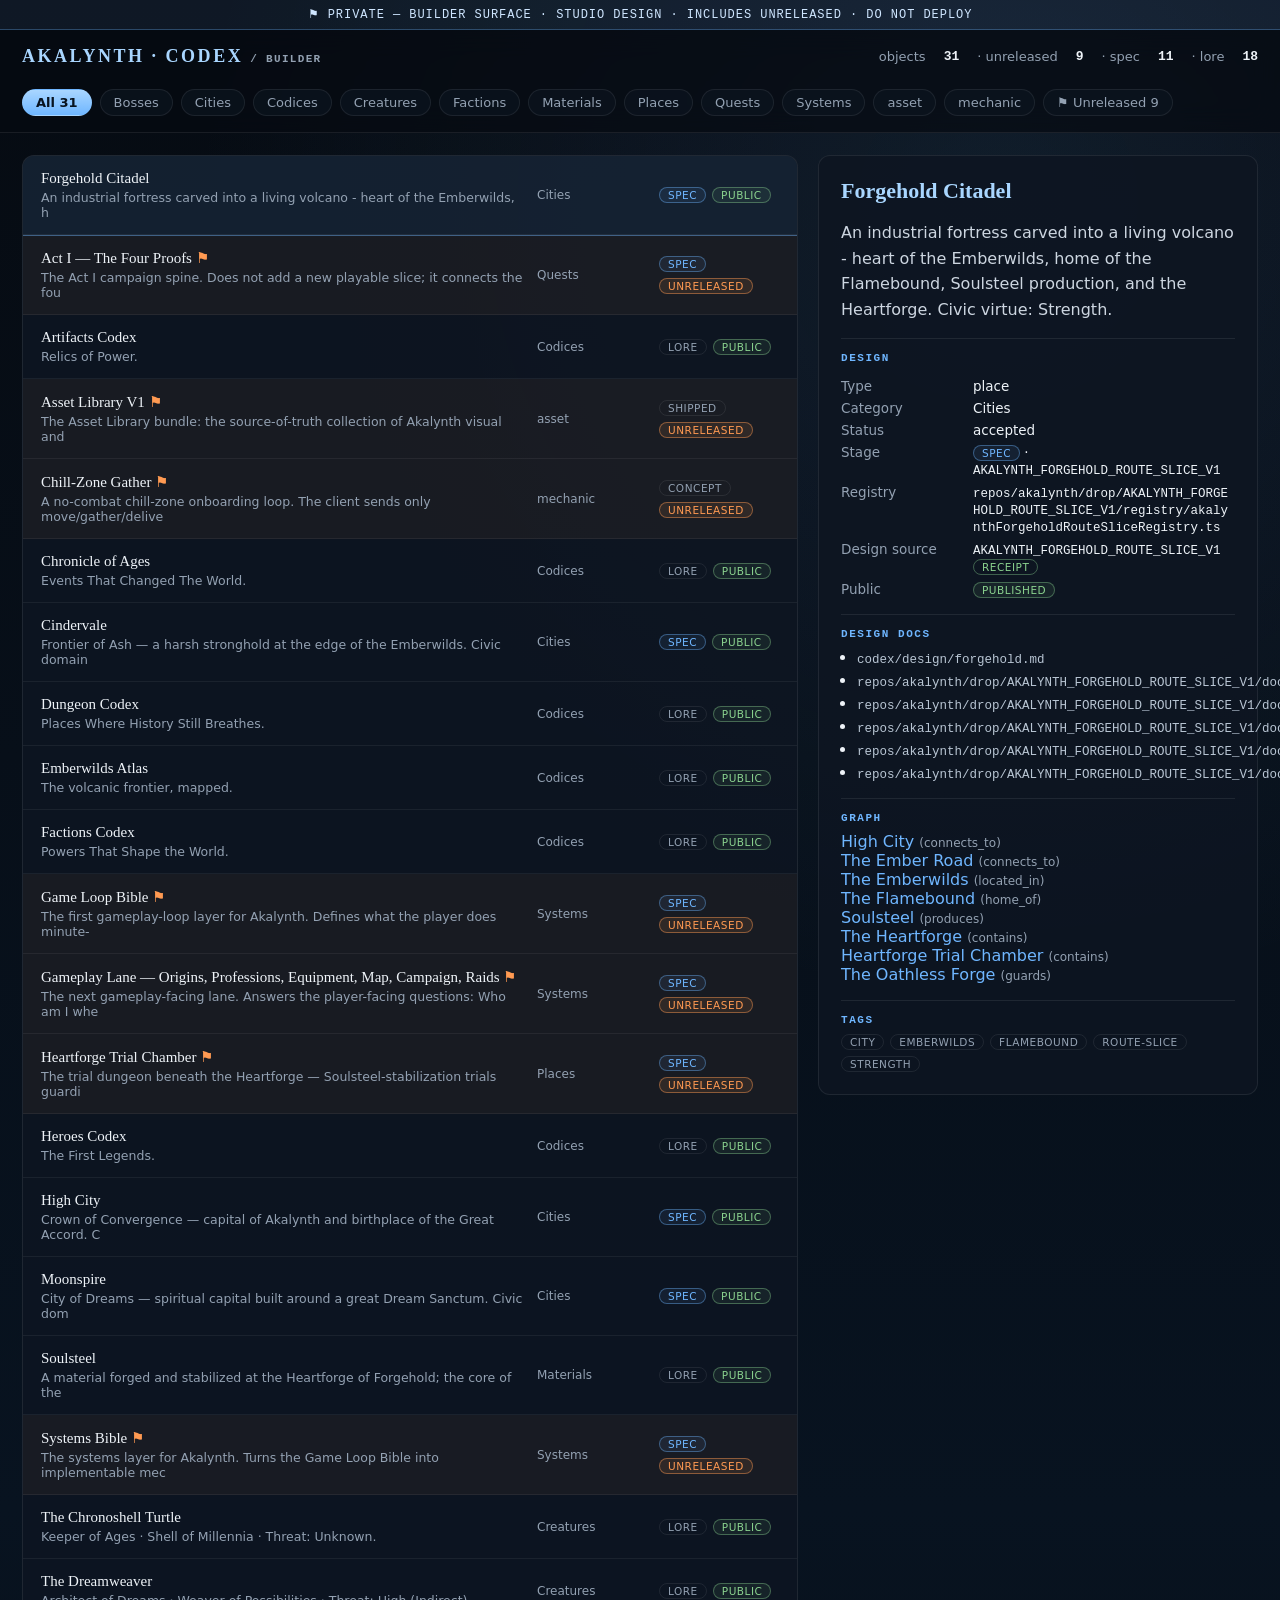
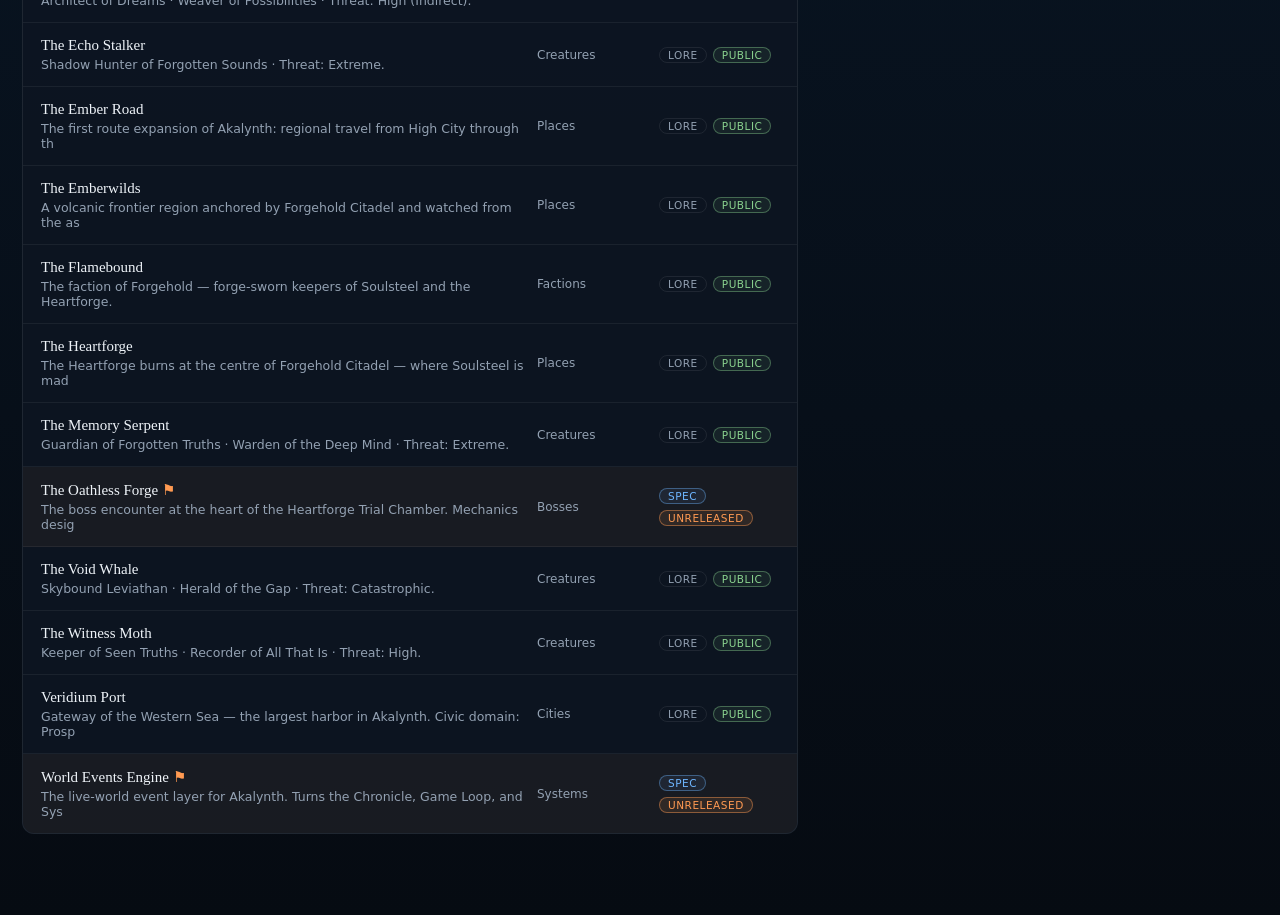
==== builder/index.html @ 144e0b03 "feat: seed akalynth-codex world graph v1 (from akalynth-ops/codex custody)" ====
<!doctype html>
<html lang="en">
  <head>
    <meta charset="utf-8" />
    <meta name="viewport" content="width=device-width, initial-scale=1" />
    <title>Akalynth Codex — Builder (PRIVATE)</title>
    <meta name="robots" content="noindex, nofollow" />
    <link rel="stylesheet" href="builder.css" />
  </head>
  <body>
    <!--
      PRIVATE Builder surface (Layer 2 — studio design). Renders the design-layer
      view of the Codex world graph, INCLUDING unreleased (builder-only) content
      that is absent from the public Codex. builder-data.js holds design data only
      (no operator receipts/packets). NOT for the public site. Run locally.
    -->
    <div class="banner">⚑ Private — Builder Surface · studio design · includes unreleased · do not deploy</div>
    <header class="topbar">
      <div class="brand">AKALYNTH · CODEX <small>/ BUILDER</small></div>
      <div class="stat-strip" id="stats"></div>
      <div class="chips" id="chips"></div>
    </header>
    <main>
      <section class="list" id="list"></section>
      <aside class="detail" id="detail"></aside>
    </main>
    <script src="builder-data.js"></script>
    <script src="builder.js"></script>
  </body>
</html>
---- builder/builder.css ----
/* Akalynth Codex — PRIVATE Builder surface (Layer 2, studio design).
   Distinct blue "studio" identity. Includes unreleased content. Never deploy. */
:root {
  --bg: #060b12; --panel: rgba(14,22,34,.9); --line: rgba(255,255,255,.08);
  --gold: #e5b75c; --blue: #6fb6ff; --blue2: #a9d6ff; --text: #eef3f8; --muted: #93a1b2;
  --green: #8bd38f; --purple: #b79bff; --orange: #ff9a52; --red: #ff8a8a;
  --mono: ui-monospace, "SFMono-Regular", Menlo, Consolas, monospace;
}
* { box-sizing: border-box; }
body { margin: 0; min-height: 100vh; color: var(--text); font-family: Inter, system-ui, sans-serif;
  background: radial-gradient(circle at 78% 8%, rgba(111,182,255,.10), transparent 32%), linear-gradient(180deg,#060b12,#081320 60%,#060b12); }
h1,h2,h3,h4 { font-family: "Cinzel", Georgia, serif; margin: 0; }
a { color: var(--blue); cursor: pointer; }
.mono { font-family: var(--mono); font-size: 12.5px; }

.banner { background: rgba(111,182,255,.08); border-bottom: 1px solid rgba(111,182,255,.3); color: #cfe6ff;
  font-family: var(--mono); font-size: 12px; letter-spacing: .08em; text-transform: uppercase; padding: 7px 22px; text-align: center; }
.topbar { display: flex; align-items: center; gap: 22px; padding: 16px 22px; border-bottom: 1px solid var(--line);
  background: rgba(6,11,18,.7); position: sticky; top: 0; backdrop-filter: blur(14px); z-index: 5; flex-wrap: wrap; }
.brand { font-family: "Cinzel", serif; color: var(--blue2); letter-spacing: .14em; font-weight: 700; font-size: 18px; }
.brand small { color: var(--muted); font-family: var(--mono); font-size: 11px; letter-spacing: .12em; }
.stat-strip { margin-left: auto; display: flex; gap: 18px; color: var(--muted); font-size: 13px; }
.stat-strip b { color: var(--text); font-family: var(--mono); }
.chips { width: 100%; display: flex; gap: 8px; flex-wrap: wrap; }
.chips button { font: inherit; font-size: 13px; cursor: pointer; color: var(--muted); background: rgba(12,20,32,.7);
  border: 1px solid var(--line); border-radius: 999px; padding: 5px 13px; }
.chips button.active { color: #08131f; background: linear-gradient(180deg, var(--blue2), var(--blue)); font-weight: 700; border-color: transparent; }

main { display: grid; grid-template-columns: 1fr 440px; gap: 20px; max-width: 1280px; margin: 22px auto; padding: 0 22px 60px; align-items: start; }
@media (max-width: 900px) { main { grid-template-columns: 1fr; } }

.list { border: 1px solid var(--line); border-radius: 12px; background: var(--panel); overflow: hidden; }
.ent-row { display: grid; grid-template-columns: 1fr 110px 120px; gap: 12px; align-items: center; padding: 14px 18px;
  border-bottom: 1px solid rgba(255,255,255,.06); cursor: pointer; }
.ent-row:last-child { border-bottom: 0; }
.ent-row:hover { background: rgba(111,182,255,.05); }
.ent-row.sel { outline: 1px solid rgba(111,182,255,.45); background: rgba(111,182,255,.07); }
.ent-row.unreleased { background: rgba(255,154,82,.05); }
.ent-row.unreleased .ent-title::after { content: " ⚑"; color: var(--orange); }
.ent-title { font-family: "Cinzel", serif; font-size: 15px; }
.ent-sub { color: var(--muted); font-size: 12.5px; margin-top: 3px; }
.k-cat { color: var(--muted); font-size: 12px; }
.badge { display: inline-block; padding: 1px 8px; border-radius: 999px; font-size: 10.5px; letter-spacing: .05em; text-transform: uppercase; border: 1px solid var(--line); color: var(--muted); }
.badge.spec { color: var(--blue); border-color: rgba(111,182,255,.4); background: rgba(111,182,255,.08); }
.badge.lore { color: var(--muted); }
.badge.unreleased { color: var(--orange); border-color: rgba(255,154,82,.45); background: rgba(255,154,82,.1); }
.badge.public { color: var(--green); border-color: rgba(139,211,143,.4); background: rgba(139,211,143,.08); }
.badge.receipt { color: var(--green); border-color: rgba(139,211,143,.4); }
.badge.source { color: var(--blue); border-color: rgba(111,182,255,.4); }
.badge.asserted { color: var(--orange); border-color: rgba(255,154,82,.4); }

.detail { border: 1px solid var(--line); border-radius: 12px; background: var(--panel); padding: 22px; position: sticky; top: 92px; }
.detail h3 { font-size: 22px; color: var(--blue2); }
.detail .lede { color: #cdd6e1; line-height: 1.6; }
.section { margin-top: 16px; border-top: 1px solid var(--line); padding-top: 13px; }
.section h4 { font-family: var(--mono); font-size: 11px; text-transform: uppercase; letter-spacing: .14em; color: var(--blue); margin-bottom: 8px; }
.kv { display: grid; grid-template-columns: 120px 1fr; gap: 6px 12px; font-size: 13.5px; }
.kv dt { color: var(--muted); } .kv dd { margin: 0; word-break: break-word; }
.docs { margin: 0; padding-left: 16px; }
.docs li { margin: 4px 0; }
.docs .mono { color: #b9c6d4; }
.pillbar { display: flex; gap: 6px; flex-wrap: wrap; }
.unreleased-note { color: var(--orange); font-size: 12.5px; }
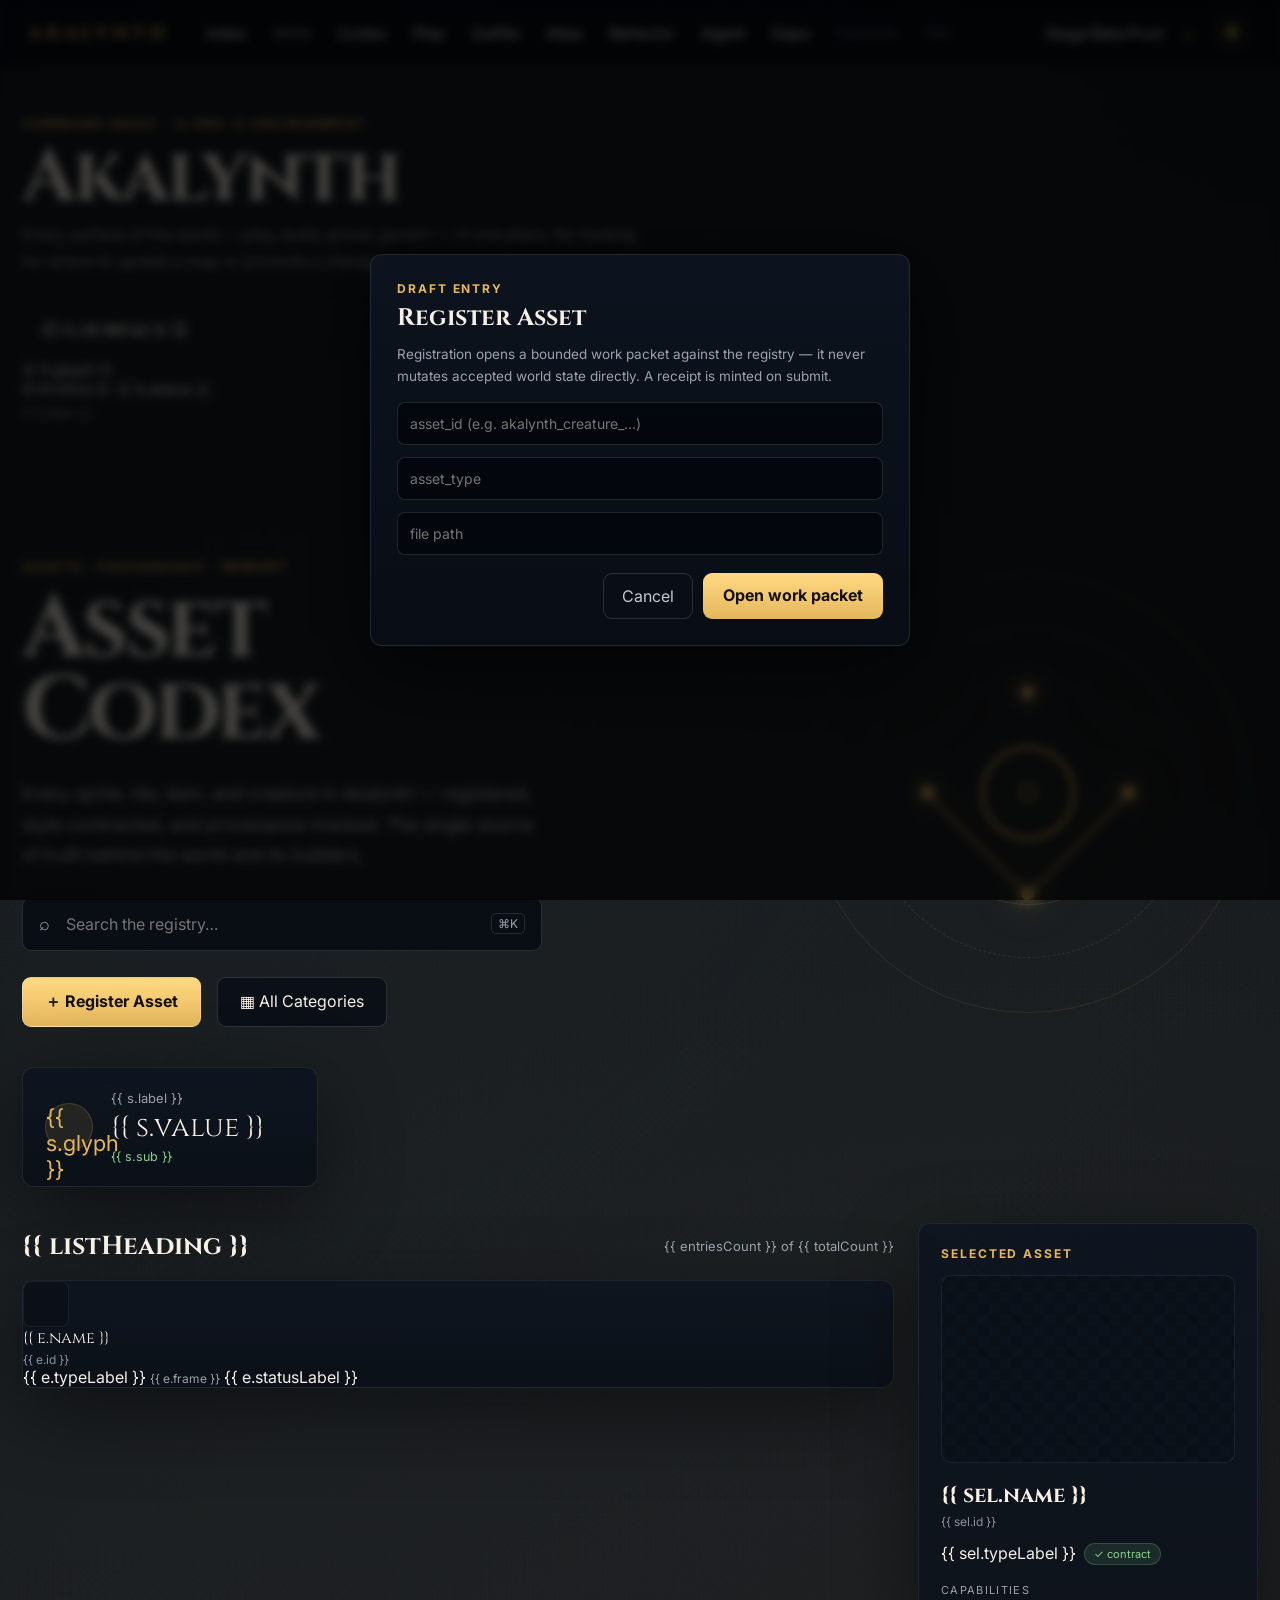
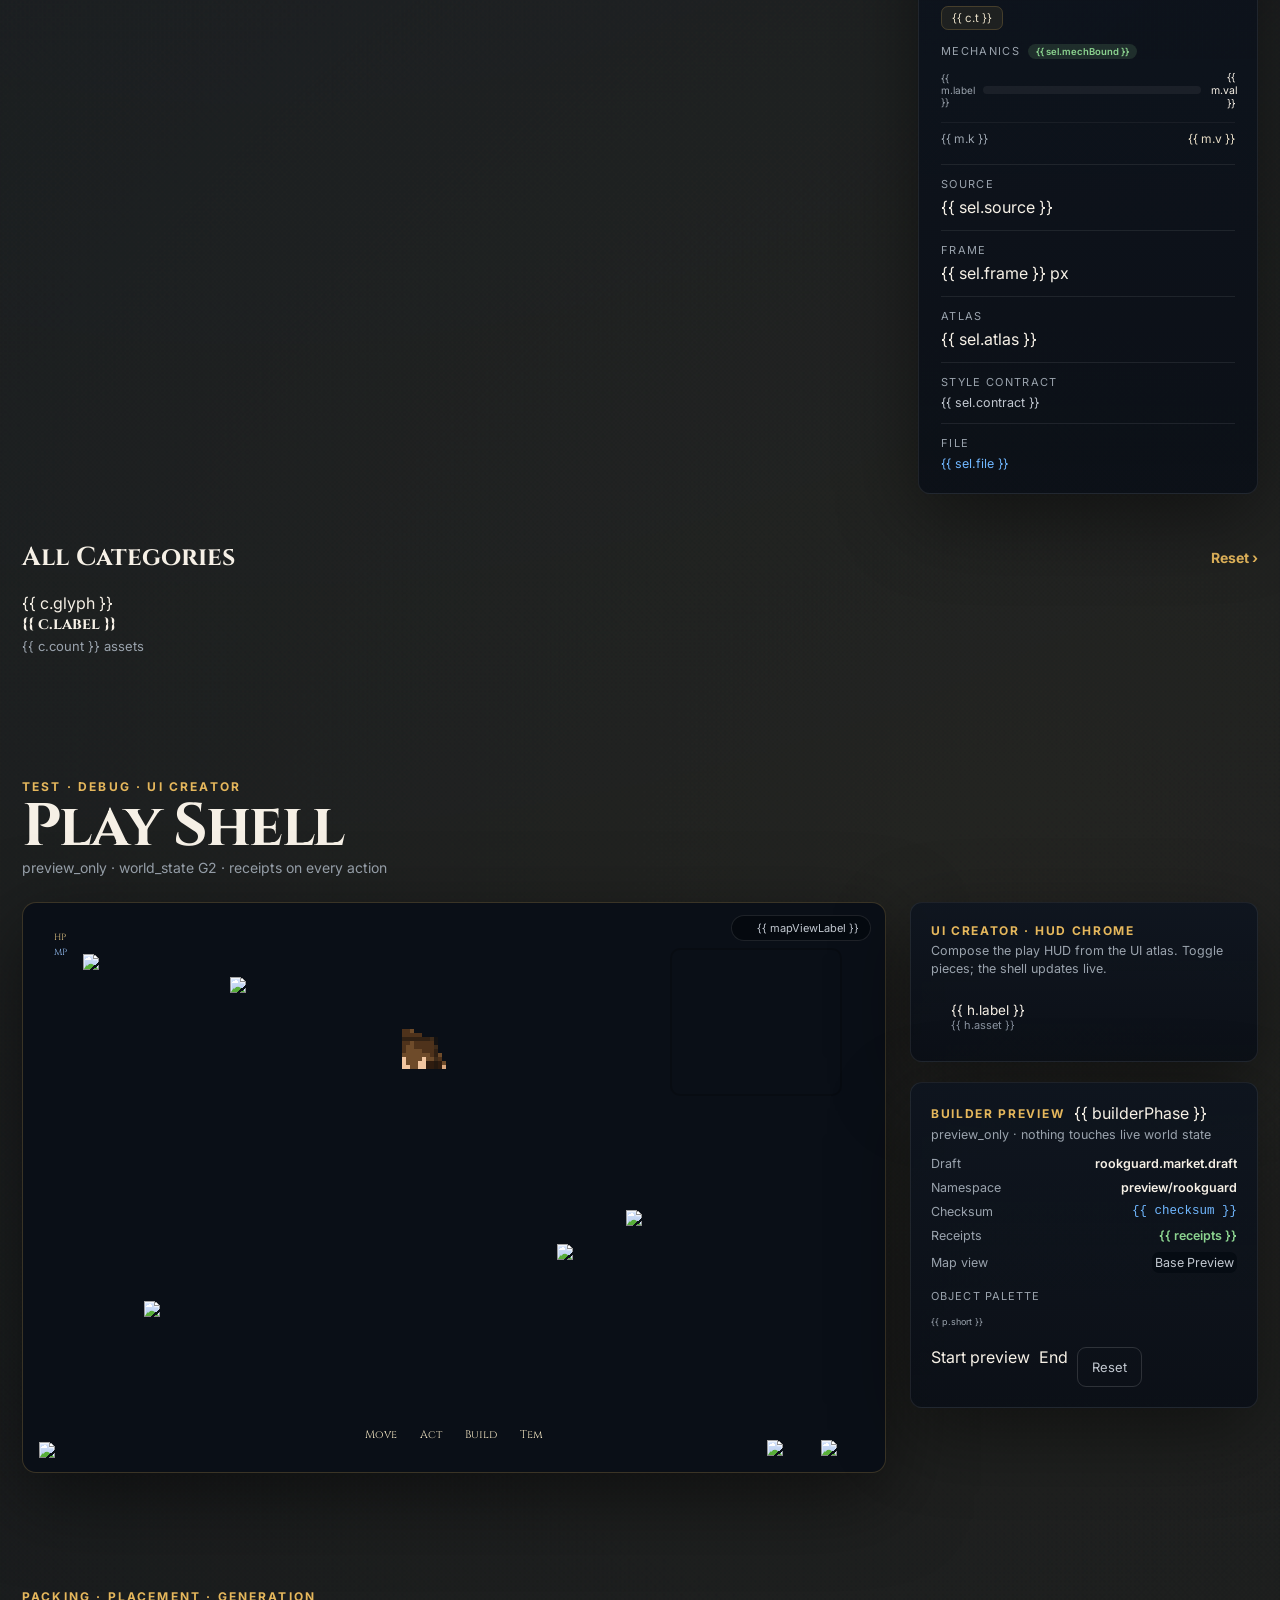
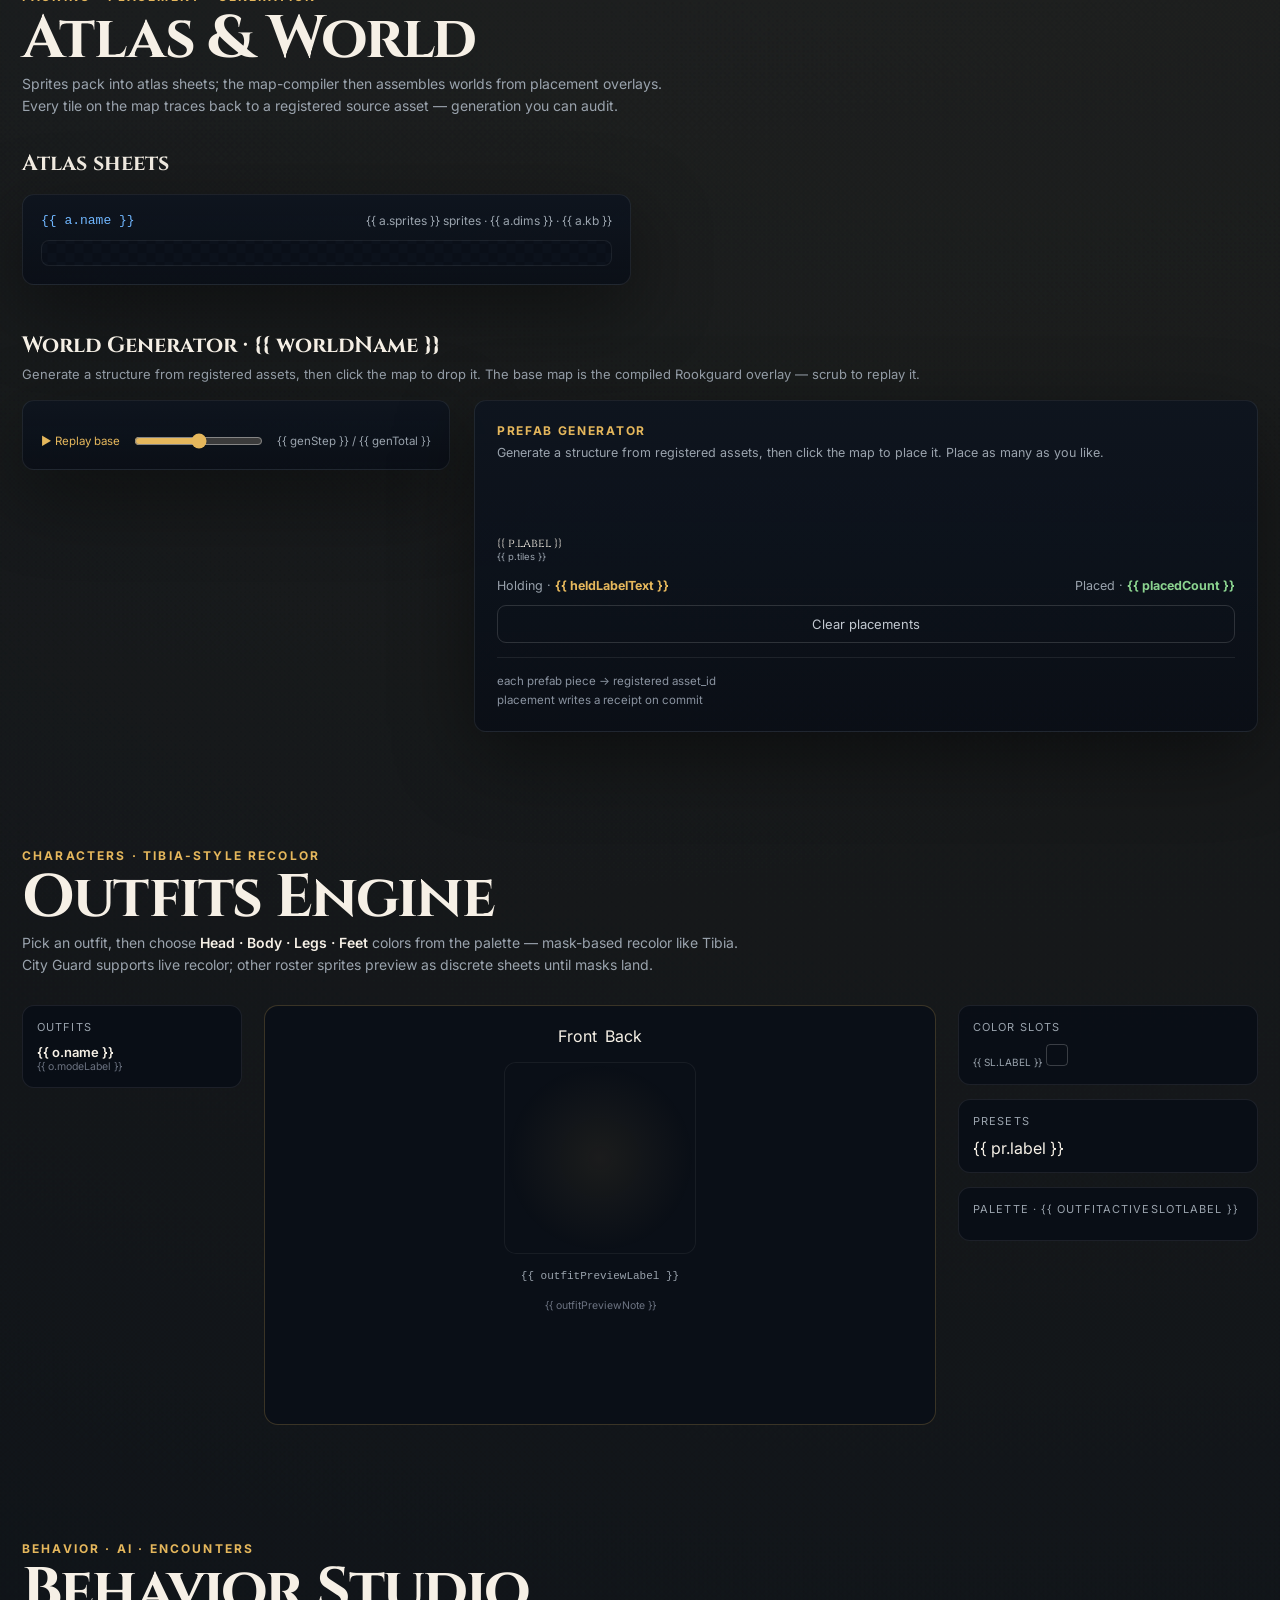
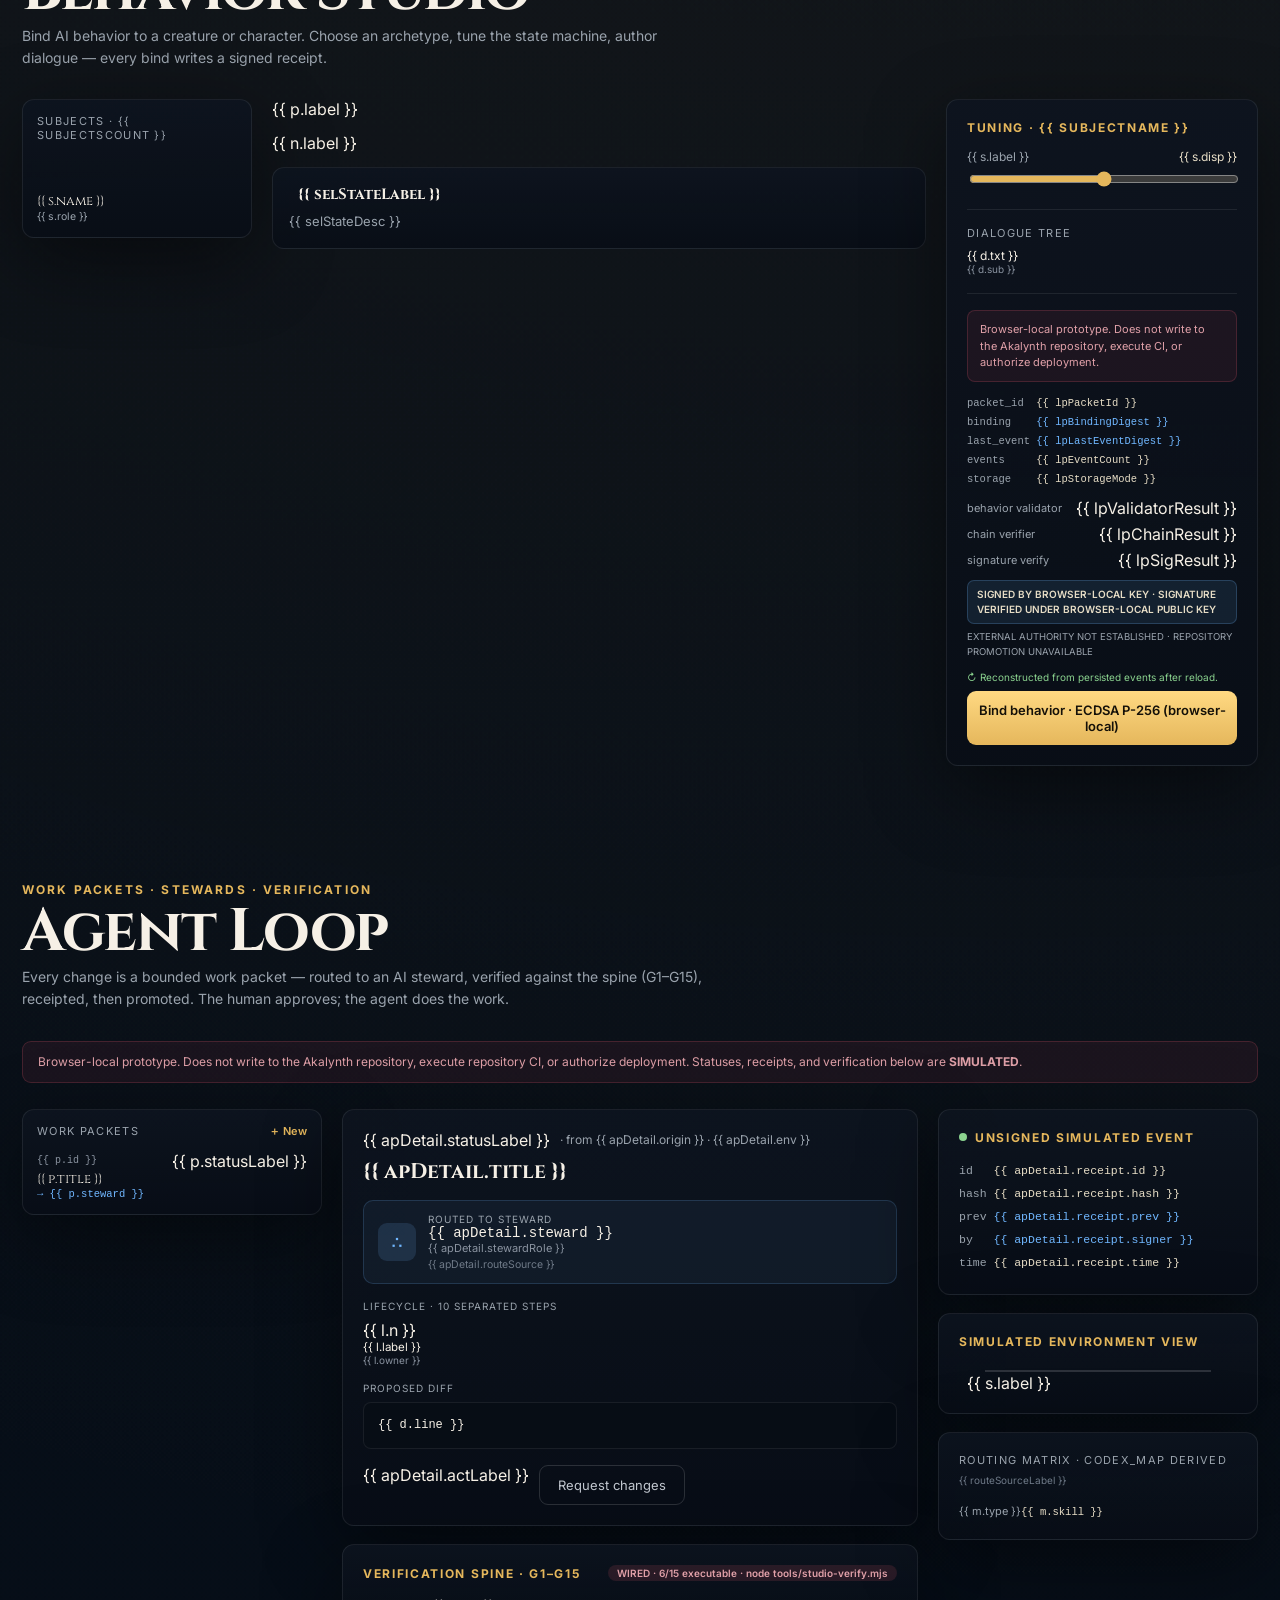
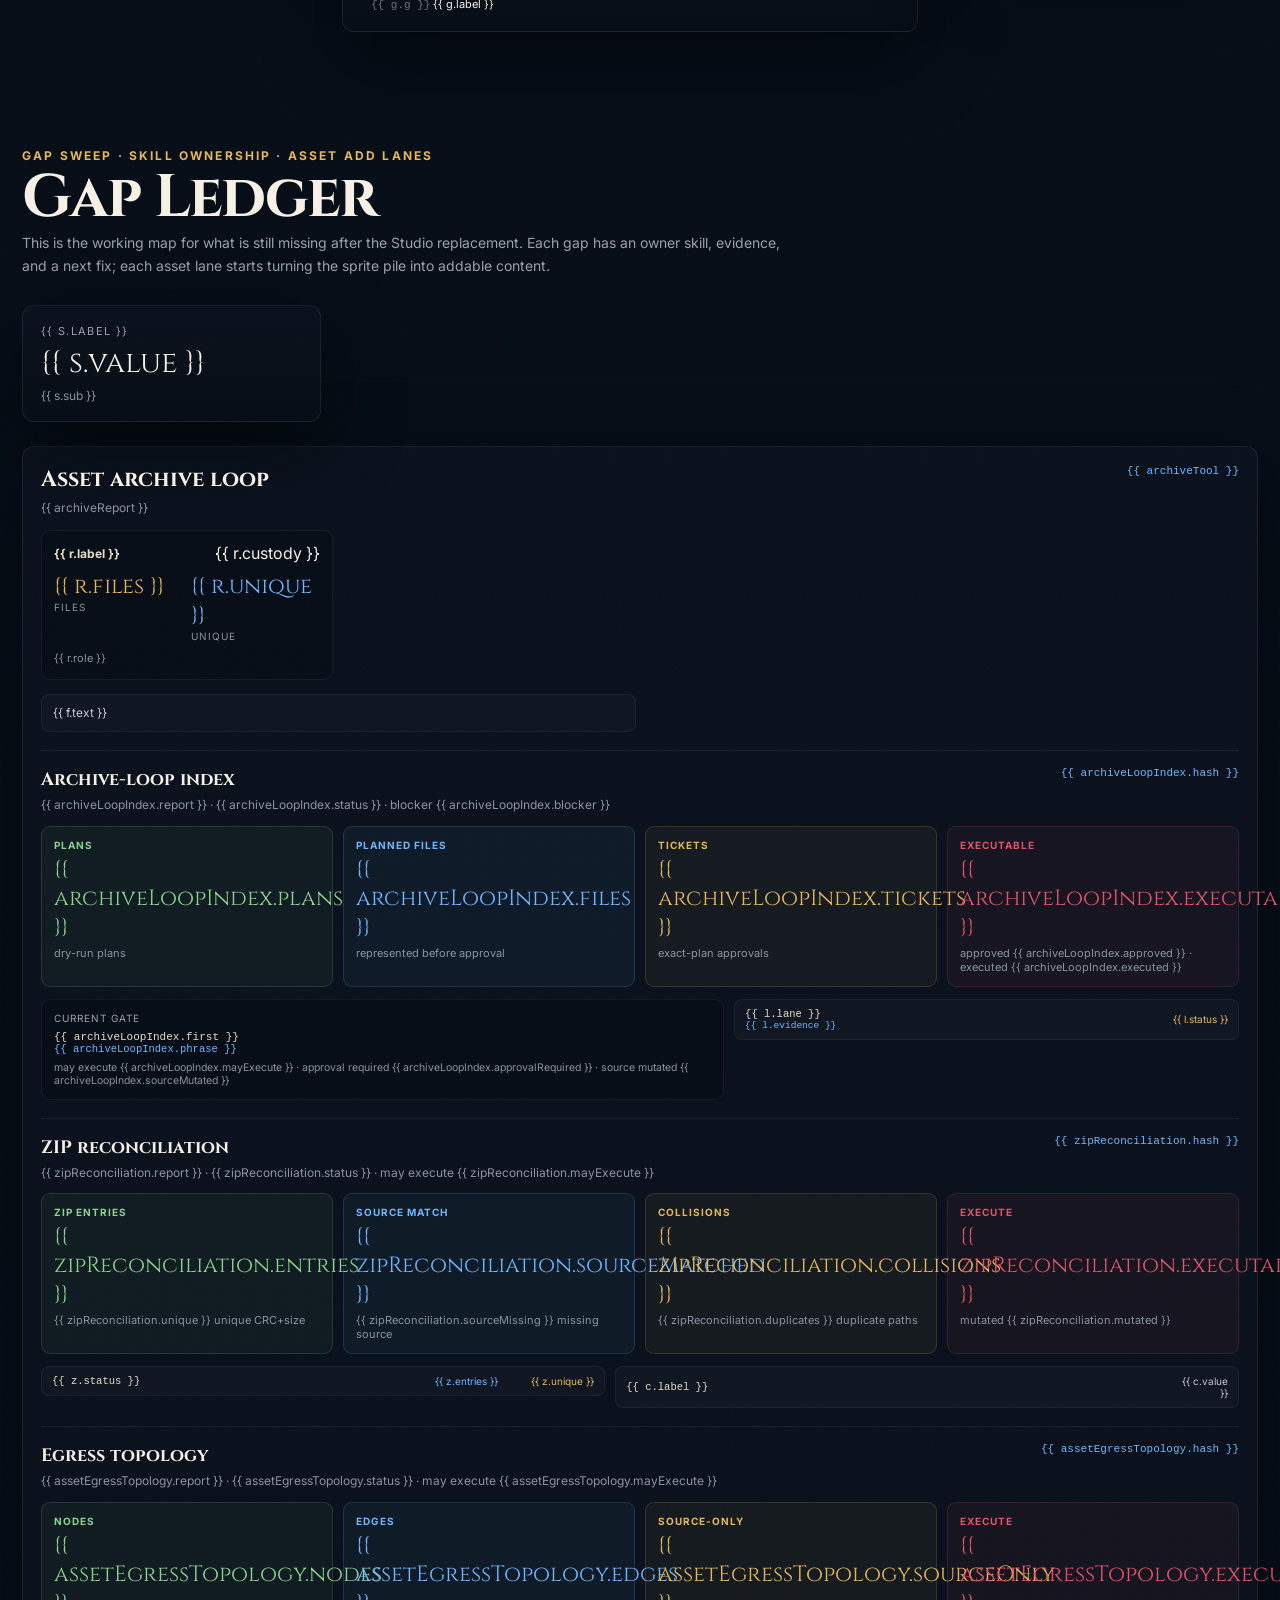
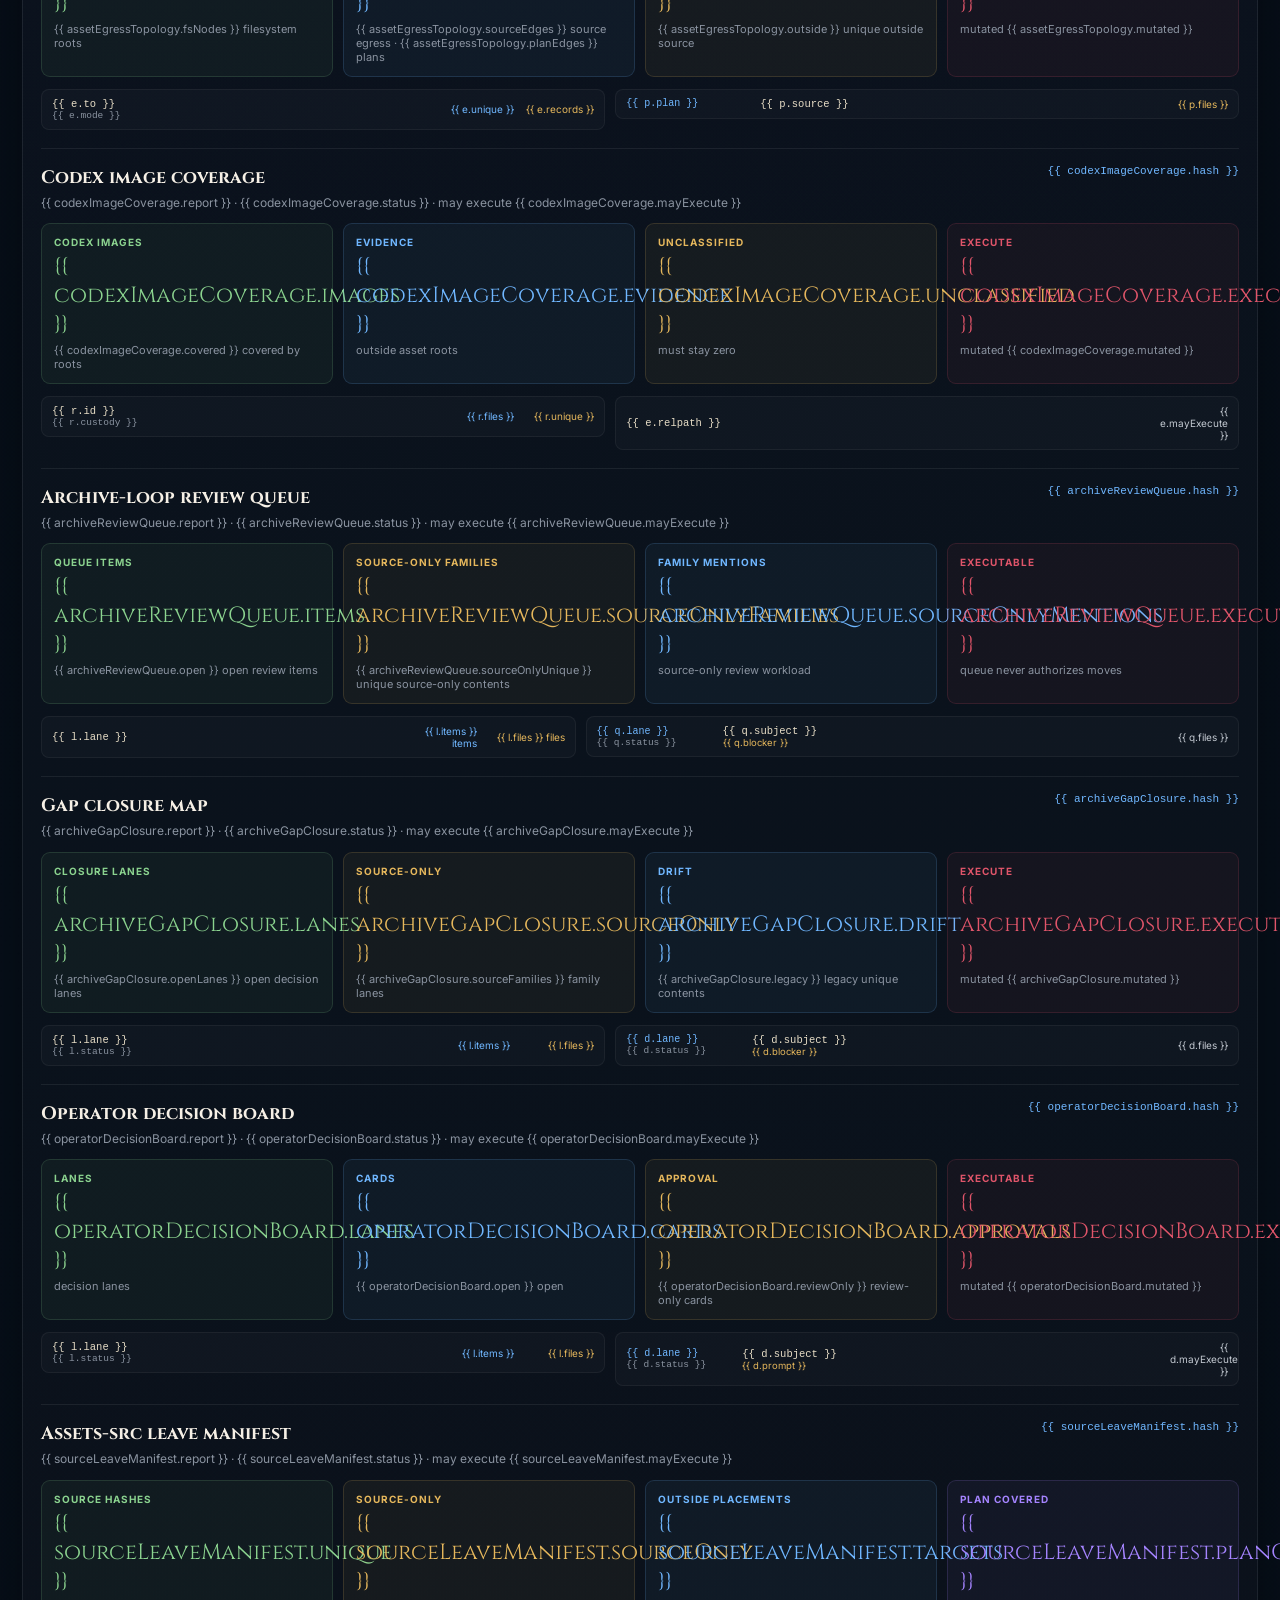
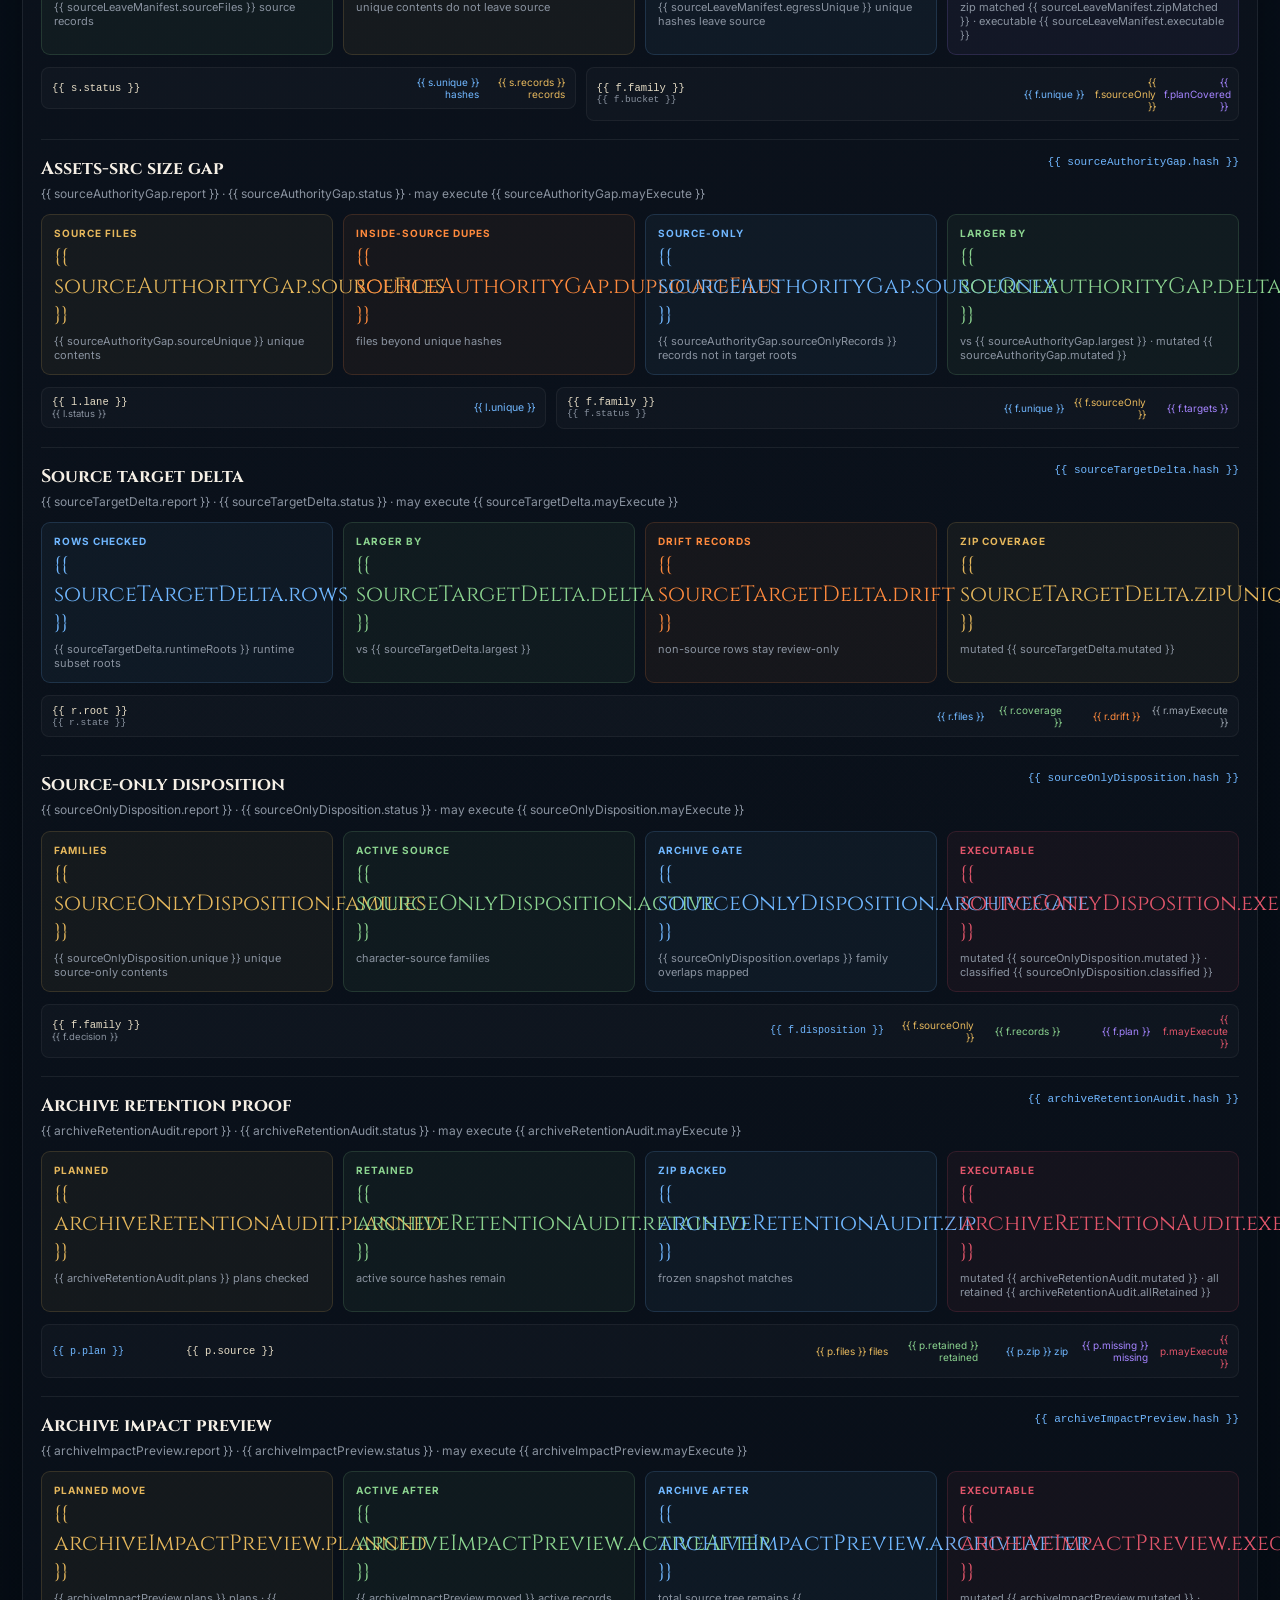
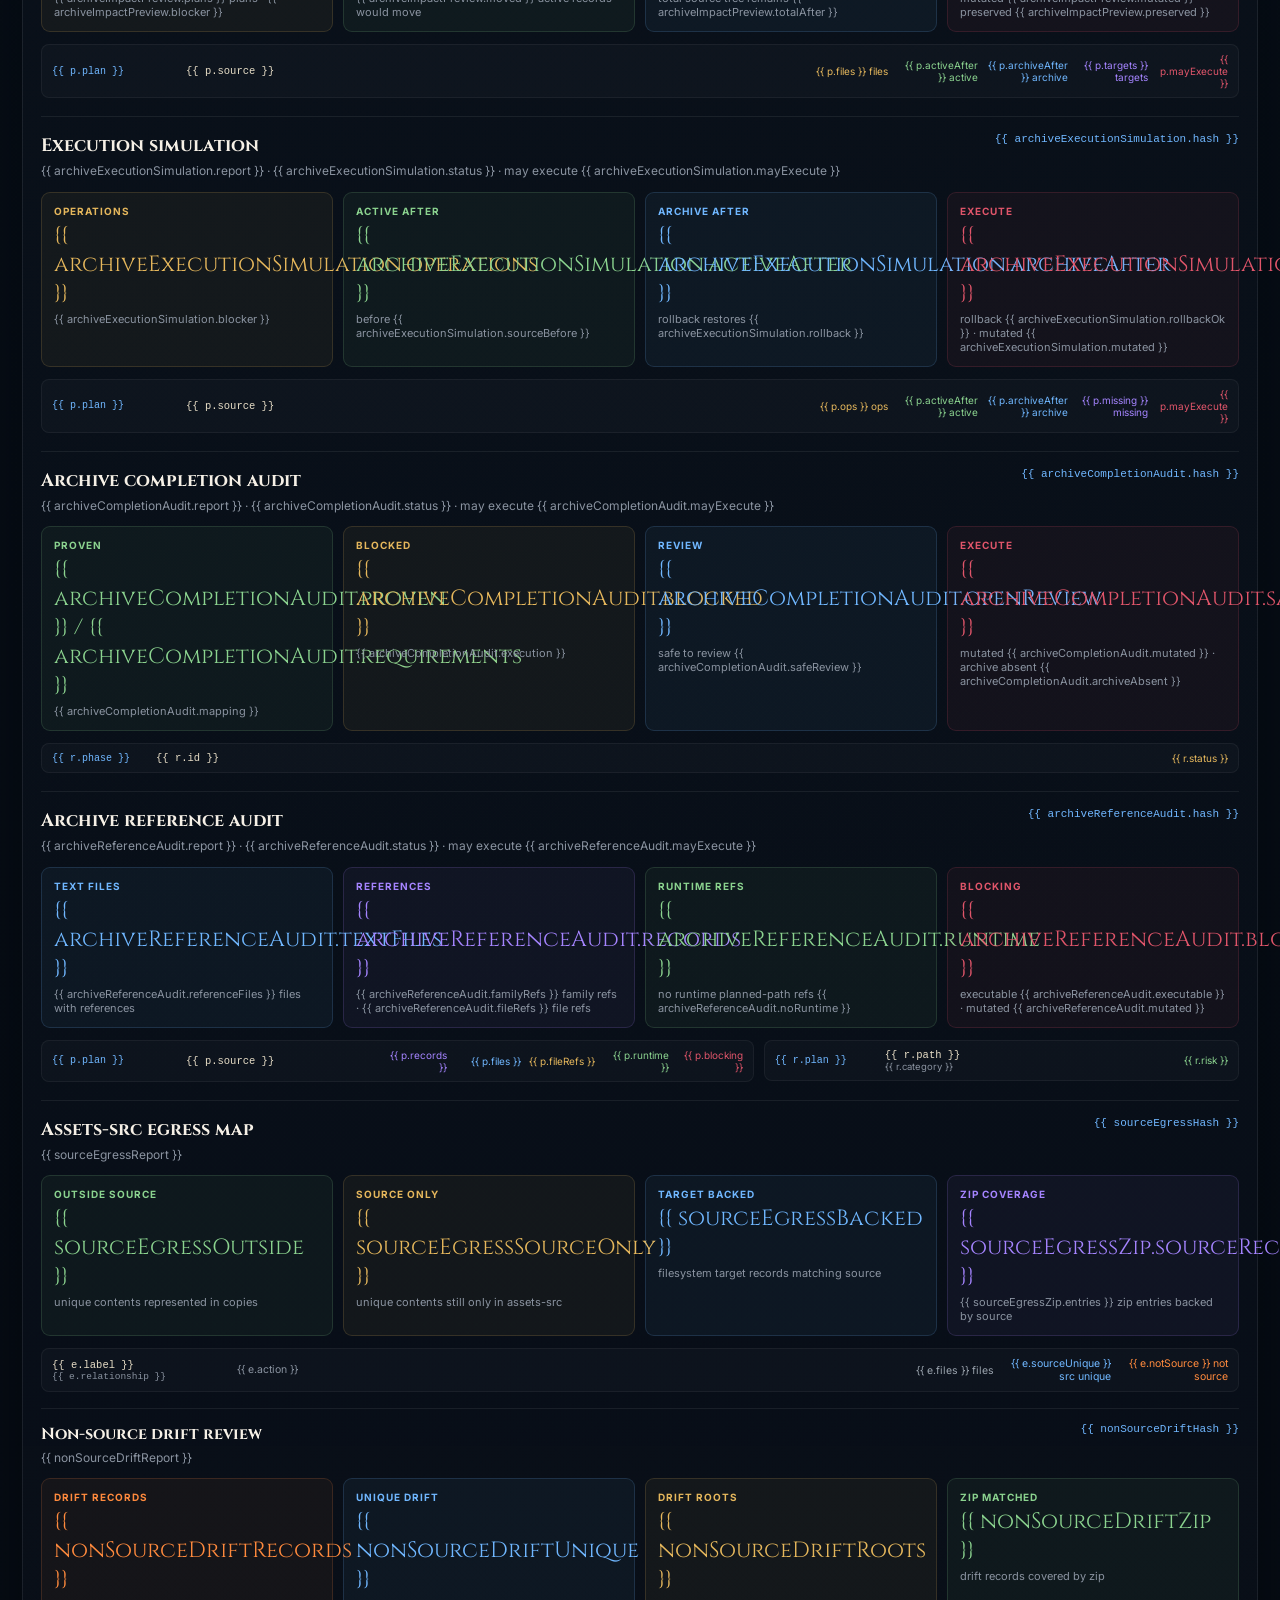
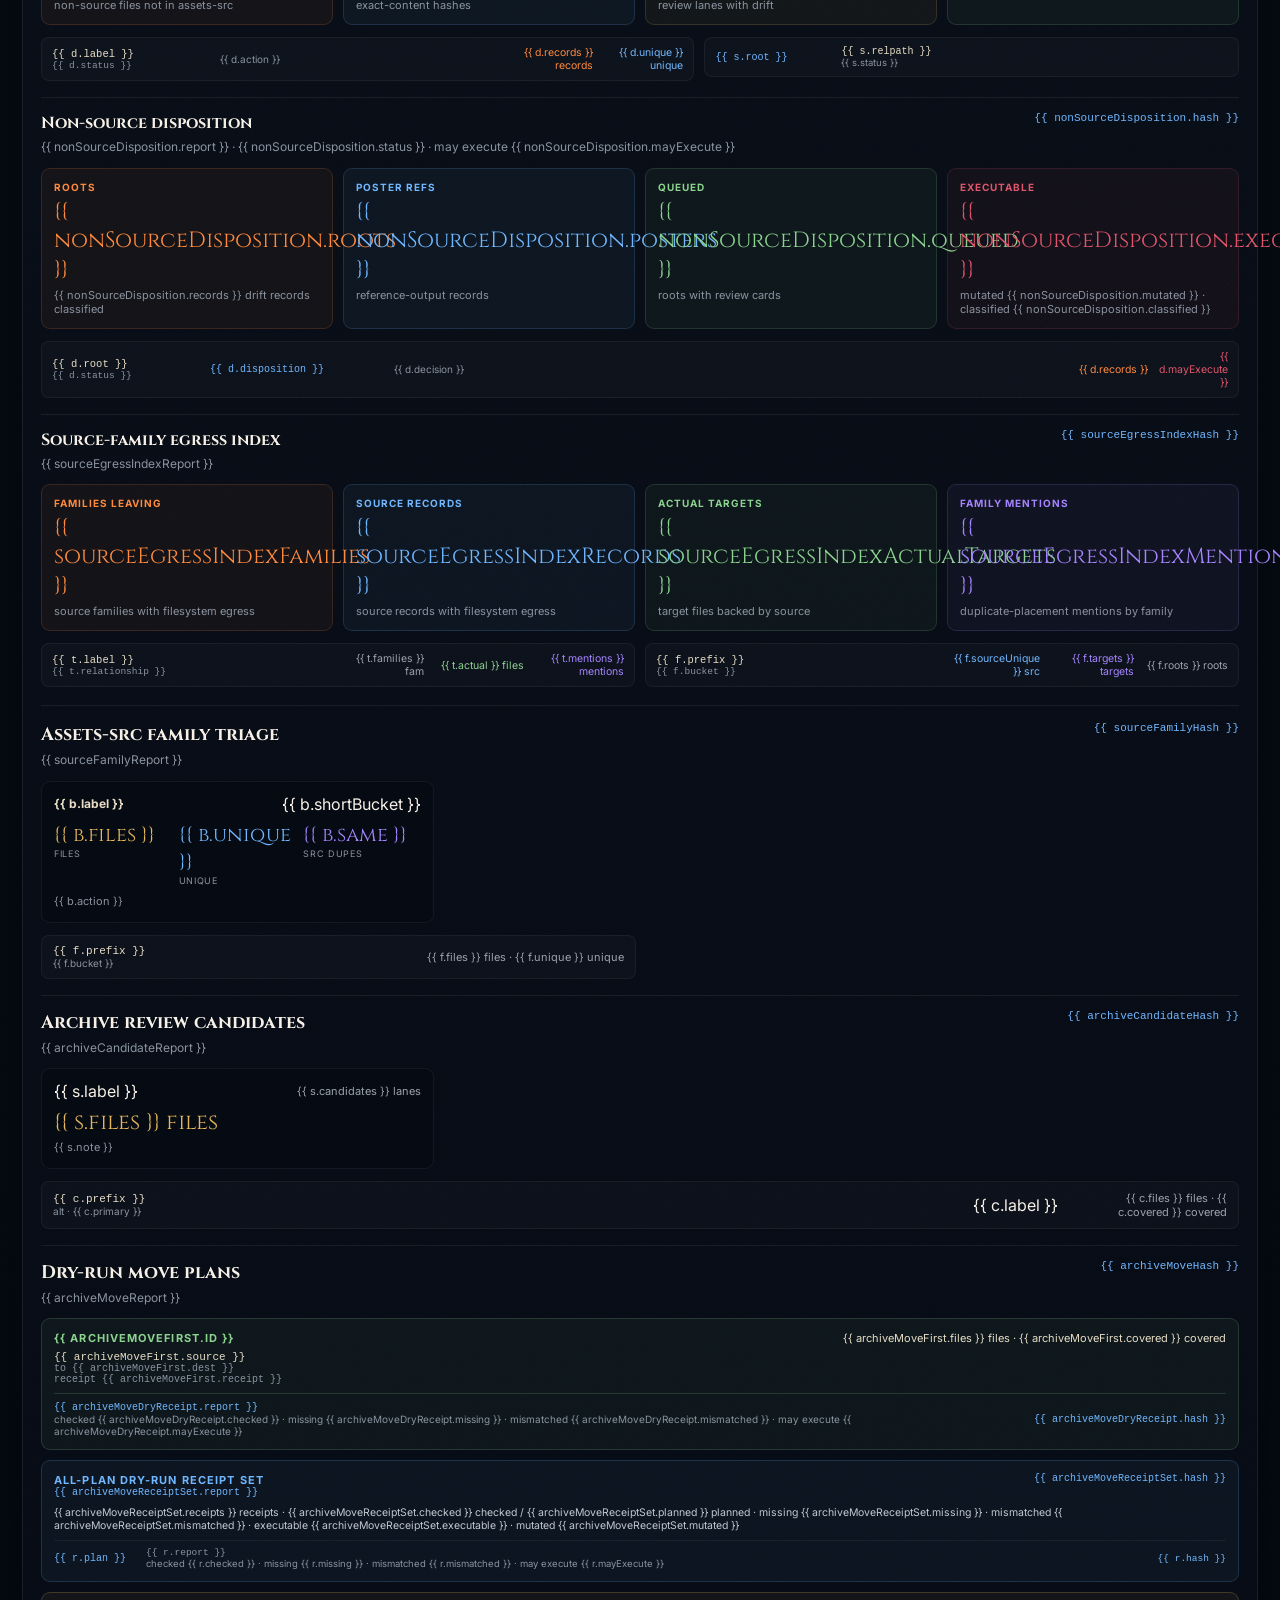
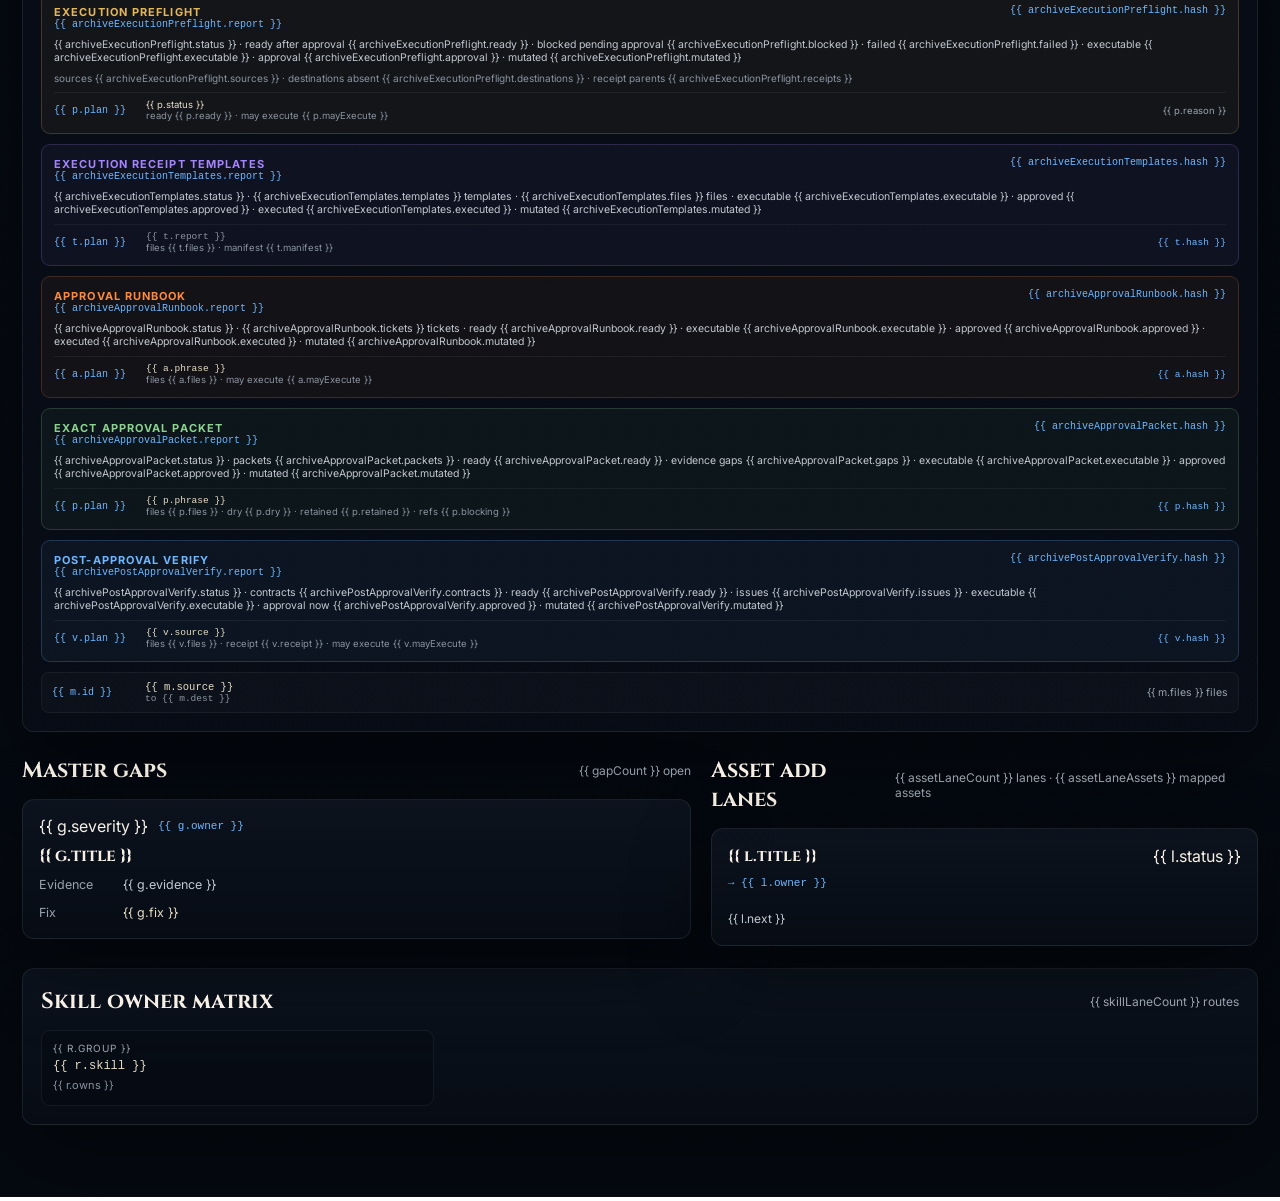
==== commit 70ddf0dc: "feat(codex): studio world graph + Azura asset plates end-to-end Domain: goal0-akalynth-integration S" ====
--- a/builder/index.html
+++ b/builder/index.html
@@ -3,28 +3,43 @@
   <head>
     <meta charset="utf-8" />
     <meta name="viewport" content="width=device-width, initial-scale=1" />
-    <title>Akalynth Codex — Builder (PRIVATE)</title>
     <meta name="robots" content="noindex, nofollow" />
-    <link rel="stylesheet" href="builder.css" />
+    <meta http-equiv="refresh" content="0; url=../studio/" />
+    <title>Akalynth Codex — Studio</title>
+    <style>
+      body {
+        margin: 0;
+        min-height: 100vh;
+        display: grid;
+        place-items: center;
+        background: #111412;
+        color: #e8e2cf;
+        font-family: Inter, system-ui, sans-serif;
+      }
+      main {
+        max-width: 560px;
+        padding: 28px;
+      }
+      a {
+        color: #d9b25a;
+      }
+      .kicker {
+        color: #8eb99f;
+        font-size: 12px;
+        font-weight: 700;
+        letter-spacing: 0.12em;
+        text-transform: uppercase;
+      }
+    </style>
+    <script>
+      location.replace("../studio/");
+    </script>
   </head>
   <body>
-    <!--
-      PRIVATE Builder surface (Layer 2 — studio design). Renders the design-layer
-      view of the Codex world graph, INCLUDING unreleased (builder-only) content
-      that is absent from the public Codex. builder-data.js holds design data only
-      (no operator receipts/packets). NOT for the public site. Run locally.
-    -->
-    <div class="banner">⚑ Private — Builder Surface · studio design · includes unreleased · do not deploy</div>
-    <header class="topbar">
-      <div class="brand">AKALYNTH · CODEX <small>/ BUILDER</small></div>
-      <div class="stat-strip" id="stats"></div>
-      <div class="chips" id="chips"></div>
-    </header>
     <main>
-      <section class="list" id="list"></section>
-      <aside class="detail" id="detail"></aside>
+      <p class="kicker">Builder replaced</p>
+      <h1>Akalynth Studio is now the canonical private builder surface.</h1>
+      <p><a href="../studio/">Open the new Studio/Codex system</a>.</p>
     </main>
-    <script src="builder-data.js"></script>
-    <script src="builder.js"></script>
   </body>
 </html>
